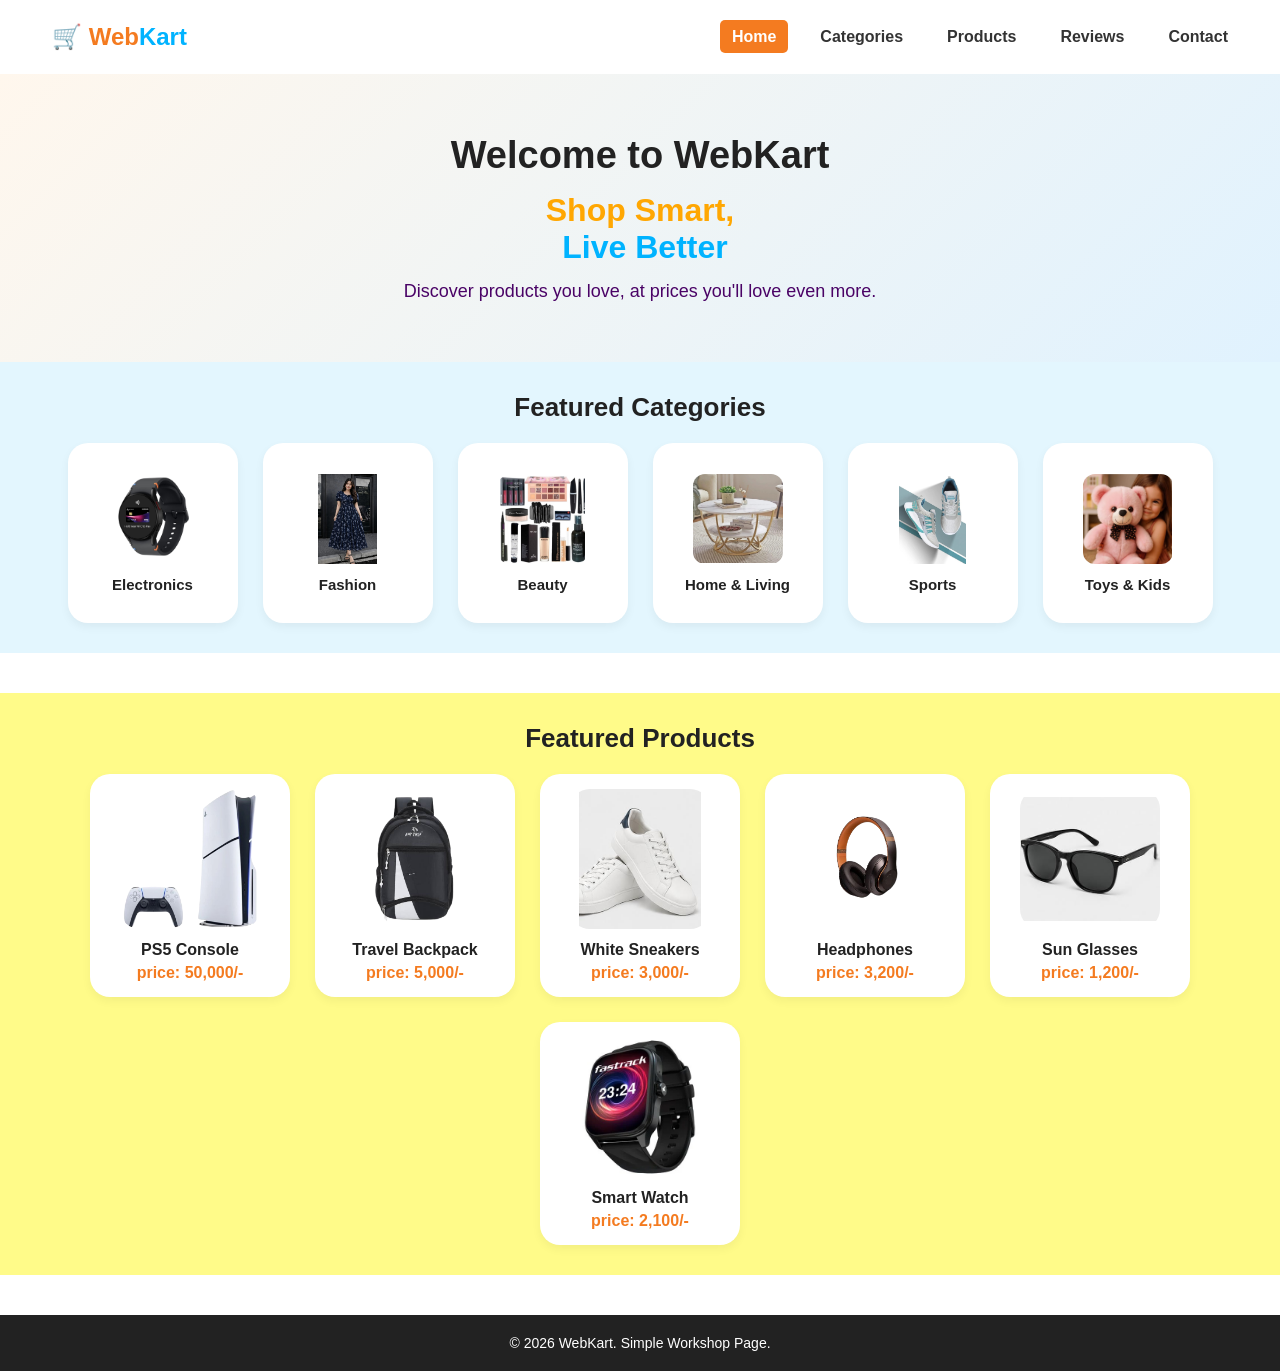
==== index.html @ af42b27d "changes added" ====
<!DOCTYPE html>
<html lang="en">

<head>
    <meta charset="UTF-8">
    <meta name="viewport" content="width=device-width, initial-scale=1.0">
    <title>WebKart - Home</title>
    <style>
        /* 1. Basic Page Reset */
        * {
            margin: 0;
            padding: 0;
            box-sizing: border-box;
        }

        body {
            font-family: Arial, Helvetica, sans-serif;
            background-color: #ffffff;
            color: #222222;
        }

        /* 2. Navigation Bar */
        .navbar {
            display: flex;
            justify-content: space-between;
            align-items: center;
            background-color: #ffffff;
            padding: 15px 40px;
            box-shadow: 0 2px 8px rgba(0, 0, 0, 0.1);
        }

        .navbar .logo {
            font-size: 24px;
            font-weight: bold;
            color: #f47b20;
            text-decoration: none;
        }

        .navbar .logo span {
            color: #00b3ff;
        }

        .navbar ul {
            display: flex;
            list-style: none;
            gap: 20px;
        }

        .navbar a {
            text-decoration: none;
            color: #333333;
            font-weight: bold;
            padding: 8px 12px;
            border-radius: 5px;
            transition: 0.3s;
        }

        .navbar a:hover,
        .navbar a.active {
            background-color: #f47b20;
            color: #ffffff;
        }

        /* 3. Hero Section */
        .Home {
            display: flex;
            flex-direction: column;
        }

        .hero {
            display: flex;
            flex-direction: column;
            justify-content: center;
            align-items: center;
            text-align: center;
            gap: 15px;
            padding: 60px 20px;
            background: linear-gradient(135deg, #fff7ed 0%, #e0f2fe 100%);
        }

        .hero h1 {
            font-size: 38px;
            margin: 0;
        }

        .hero h2 {
            margin: 0;
            color: rgb(255, 167, 2);
            font-size: 32px;
        }

        .hero h2 span {
            color: rgb(0, 179, 255);
        }

        .hero p {
            padding: 0;
            margin: 0;
            color: rgb(74, 3, 102);
            font-size: 18px;
        }

        /* 4. Featured Categories Section */
        .cat {
            display: flex;
            flex-direction: column;
            gap: 20px;
            background-color: rgb(227, 246, 254);
            padding: 30px 20px;
            margin-bottom: 40px;
        }

        .cat h2 {
            text-align: center;
            font-size: 26px;
        }

        .cat-cards {
            display: flex;
            flex-direction: row;
            flex-wrap: wrap;
            justify-content: center;
            gap: 25px;
        }

        .cat-card {
            width: 170px;
            height: 180px;
            background-color: #ffffff;
            border-radius: 20px;
            display: flex;
            flex-direction: column;
            text-align: center;
            justify-content: center;
            align-items: center;
            gap: 12px;
            padding: 10px;
            text-decoration: none;
            color: #222;
            box-shadow: 0 4px 10px rgba(0, 0, 0, 0.05);
            transition: transform 0.3s ease;
        }

        .cat-card:hover {
            transform: scale(1.08);
        }

        .cat-card img {
            width: 90px;
            height: 90px;
            object-fit: contain;
            border-radius: 12px;
        }

        .cat-card h4 {
            margin: 0;
            font-size: 15px;
        }

        /* 5. Featured Products Section */
        .deals {
            display: flex;
            flex-direction: column;
            gap: 20px;
            background-color: rgb(255, 251, 137);
            padding: 30px 20px;
            margin-bottom: 40px;
        }

        .deals h2 {
            text-align: center;
            font-size: 26px;
        }

        .deals-cards {
            display: flex;
            flex-direction: row;
            flex-wrap: wrap;
            justify-content: center;
            gap: 25px;
        }

        .deals-card {
            width: 200px;
            background-color: #ffffff;
            border-radius: 20px;
            display: flex;
            flex-direction: column;
            justify-content: space-between;
            align-items: center;
            padding: 15px;
            text-align: center;
            gap: 12px;
            box-shadow: 0 4px 10px rgba(0, 0, 0, 0.05);
            transition: transform 0.3s ease;
        }

        .deals-card:hover {
            transform: scale(1.08);
        }

        .deals-card img {
            width: 140px;
            height: 140px;
            object-fit: contain;
            border-radius: 20px;
        }

        .deals-card h4 {
            margin: 0;
            font-size: 16px;
        }

        .deals-card p {
            margin: 5px 0 0 0;
            font-weight: bold;
            color: #f47b20;
        }

        /* 6. Simple Footer */
        footer {
            text-align: center;
            padding: 20px;
            background-color: #222222;
            color: #ffffff;
            font-size: 14px;
        }
    </style>
</head>

<body>

    <!-- Simple Navigation Bar Linking to Related Pages -->
    <header class="navbar">
        <a href="index.html" class="logo">🛒 Web<span>Kart</span></a>
        <ul>
            <li><a href="index.html" class="active">Home</a></li>
            <li><a href="categories.html">Categories</a></li>
            <li><a href="products.html">Products</a></li>
            <li><a href="review.html">Reviews</a></li>
            <li><a href="contact.html">Contact</a></li>
        </ul>
    </header>

    <!-- Main Container -->
    <div class="Home">

        <!-- Hero Section -->
        <div class="hero">
            <h1>Welcome to WebKart</h1>
            <h2>Shop Smart, <br><span style="padding-left: 10px;">Live Better</span></h2>
            <p>Discover products you love, at prices you'll love even more.</p>
        </div>

        <!-- Featured Categories -->
        <div class="cat">
            <h2>Featured Categories</h2>
            <div class="cat-cards">
                <a href="categories.html" class="cat-card">
                    <img src="./images/electronics.png" alt="Electronics">
                    <h4>Electronics</h4>
                </a>
                <a href="categories.html" class="cat-card">
                    <img src="./images/Fashion.jpeg" alt="Fashion">
                    <h4>Fashion</h4>
                </a>
                <a href="categories.html" class="cat-card">
                    <img src="./images/Beauty.jpeg" alt="Beauty">
                    <h4>Beauty</h4>
                </a>
                <a href="categories.html" class="cat-card">
                    <img src="./images/Furniture.jpeg" alt="Home & Living">
                    <h4>Home & Living</h4>
                </a>
                <a href="categories.html" class="cat-card">
                    <img src="./images/Sports.jpeg" alt="Sports">
                    <h4>Sports</h4>
                </a>
                <a href="categories.html" class="cat-card">
                    <img src="./images/Toys.jpeg" alt="Toys & Kids">
                    <h4>Toys & Kids</h4>
                </a>
            </div>
        </div>

        <!-- Featured Products -->
        <div class="deals">
            <h2>Featured Products</h2>
            <div class="deals-cards">
                <div class="deals-card">
                    <img src="./images/ps5.png" alt="PS5">
                    <div>
                        <h4>PS5 Console</h4>
                        <p>price: 50,000/-</p>
                    </div>
                </div>
                <div class="deals-card">
                    <img src="./images/bag.png" alt="Travel Backpack">
                    <div>
                        <h4>Travel Backpack</h4>
                        <p>price: 5,000/-</p>
                    </div>
                </div>
                <div class="deals-card">
                    <img src="./images/shoes.jpg" alt="White Sneakers">
                    <div>
                        <h4>White Sneakers</h4>
                        <p>price: 3,000/-</p>
                    </div>
                </div>
                <div class="deals-card">
                    <img src="./images/headphones.png" alt="Headphones">
                    <div>
                        <h4>Headphones</h4>
                        <p>price: 3,200/-</p>
                    </div>
                </div>
                <div class="deals-card">
                    <img src="./images/sunglasses.jpeg" alt="Sun Glasses">
                    <div>
                        <h4>Sun Glasses</h4>
                        <p>price: 1,200/-</p>
                    </div>
                </div>
                <div class="deals-card">
                    <img src="./images/watch.jpg" alt="Watch">
                    <div>
                        <h4>Smart Watch</h4>
                        <p>price: 2,100/-</p>
                    </div>
                </div>
            </div>
        </div>

    </div>

    <!-- Simple Footer -->
    <footer>
        <p>&copy; 2026 WebKart. Simple Workshop Page.</p>
    </footer>

</body>

</html>
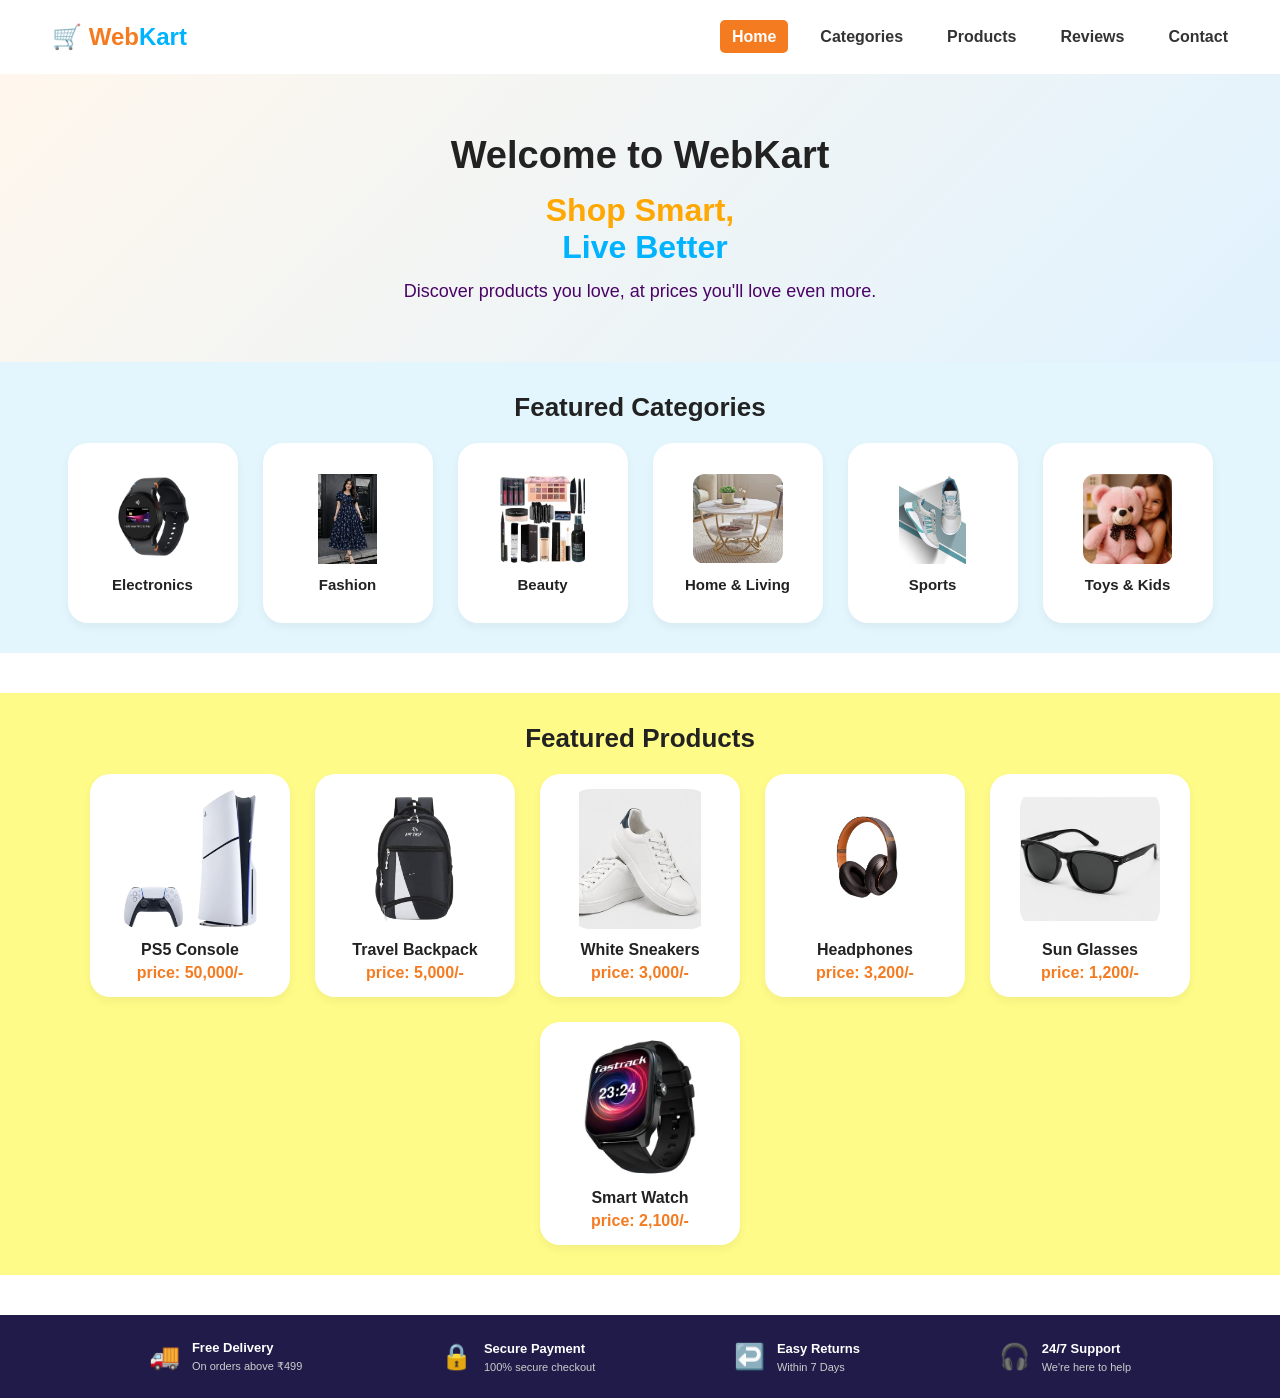
==== commit 21fb053e: "footer Modified" ====
--- a/index.html
+++ b/index.html
@@ -1,344 +1,392 @@
-<!DOCTYPE html>
+<!doctype html>
 <html lang="en">
-
-<head>
-    <meta charset="UTF-8">
-    <meta name="viewport" content="width=device-width, initial-scale=1.0">
+  <head>
+    <meta charset="UTF-8" />
+    <meta name="viewport" content="width=device-width, initial-scale=1.0" />
     <title>WebKart - Home</title>
     <style>
-        /* 1. Basic Page Reset */
-        * {
-            margin: 0;
-            padding: 0;
-            box-sizing: border-box;
-        }
-
-        body {
-            font-family: Arial, Helvetica, sans-serif;
-            background-color: #ffffff;
-            color: #222222;
-        }
-
-        /* 2. Navigation Bar */
-        .navbar {
-            display: flex;
-            justify-content: space-between;
-            align-items: center;
-            background-color: #ffffff;
-            padding: 15px 40px;
-            box-shadow: 0 2px 8px rgba(0, 0, 0, 0.1);
-        }
-
-        .navbar .logo {
-            font-size: 24px;
-            font-weight: bold;
-            color: #f47b20;
-            text-decoration: none;
-        }
-
-        .navbar .logo span {
-            color: #00b3ff;
-        }
-
-        .navbar ul {
-            display: flex;
-            list-style: none;
-            gap: 20px;
-        }
-
-        .navbar a {
-            text-decoration: none;
-            color: #333333;
-            font-weight: bold;
-            padding: 8px 12px;
-            border-radius: 5px;
-            transition: 0.3s;
-        }
-
-        .navbar a:hover,
-        .navbar a.active {
-            background-color: #f47b20;
-            color: #ffffff;
-        }
-
-        /* 3. Hero Section */
-        .Home {
-            display: flex;
-            flex-direction: column;
-        }
-
-        .hero {
-            display: flex;
-            flex-direction: column;
-            justify-content: center;
-            align-items: center;
-            text-align: center;
-            gap: 15px;
-            padding: 60px 20px;
-            background: linear-gradient(135deg, #fff7ed 0%, #e0f2fe 100%);
-        }
-
-        .hero h1 {
-            font-size: 38px;
-            margin: 0;
-        }
-
-        .hero h2 {
-            margin: 0;
-            color: rgb(255, 167, 2);
-            font-size: 32px;
-        }
-
-        .hero h2 span {
-            color: rgb(0, 179, 255);
-        }
-
-        .hero p {
-            padding: 0;
-            margin: 0;
-            color: rgb(74, 3, 102);
-            font-size: 18px;
-        }
-
-        /* 4. Featured Categories Section */
-        .cat {
-            display: flex;
-            flex-direction: column;
-            gap: 20px;
-            background-color: rgb(227, 246, 254);
-            padding: 30px 20px;
-            margin-bottom: 40px;
-        }
-
-        .cat h2 {
-            text-align: center;
-            font-size: 26px;
-        }
-
-        .cat-cards {
-            display: flex;
-            flex-direction: row;
-            flex-wrap: wrap;
-            justify-content: center;
-            gap: 25px;
-        }
-
-        .cat-card {
-            width: 170px;
-            height: 180px;
-            background-color: #ffffff;
-            border-radius: 20px;
-            display: flex;
-            flex-direction: column;
-            text-align: center;
-            justify-content: center;
-            align-items: center;
-            gap: 12px;
-            padding: 10px;
-            text-decoration: none;
-            color: #222;
-            box-shadow: 0 4px 10px rgba(0, 0, 0, 0.05);
-            transition: transform 0.3s ease;
-        }
-
-        .cat-card:hover {
-            transform: scale(1.08);
-        }
-
-        .cat-card img {
-            width: 90px;
-            height: 90px;
-            object-fit: contain;
-            border-radius: 12px;
-        }
-
-        .cat-card h4 {
-            margin: 0;
-            font-size: 15px;
-        }
-
-        /* 5. Featured Products Section */
-        .deals {
-            display: flex;
-            flex-direction: column;
-            gap: 20px;
-            background-color: rgb(255, 251, 137);
-            padding: 30px 20px;
-            margin-bottom: 40px;
-        }
-
-        .deals h2 {
-            text-align: center;
-            font-size: 26px;
-        }
-
-        .deals-cards {
-            display: flex;
-            flex-direction: row;
-            flex-wrap: wrap;
-            justify-content: center;
-            gap: 25px;
-        }
-
-        .deals-card {
-            width: 200px;
-            background-color: #ffffff;
-            border-radius: 20px;
-            display: flex;
-            flex-direction: column;
-            justify-content: space-between;
-            align-items: center;
-            padding: 15px;
-            text-align: center;
-            gap: 12px;
-            box-shadow: 0 4px 10px rgba(0, 0, 0, 0.05);
-            transition: transform 0.3s ease;
-        }
-
-        .deals-card:hover {
-            transform: scale(1.08);
-        }
-
-        .deals-card img {
-            width: 140px;
-            height: 140px;
-            object-fit: contain;
-            border-radius: 20px;
-        }
-
-        .deals-card h4 {
-            margin: 0;
-            font-size: 16px;
-        }
-
-        .deals-card p {
-            margin: 5px 0 0 0;
-            font-weight: bold;
-            color: #f47b20;
-        }
-
-        /* 6. Simple Footer */
-        footer {
-            text-align: center;
-            padding: 20px;
-            background-color: #222222;
-            color: #ffffff;
-            font-size: 14px;
-        }
+      /* 1. Basic Page Reset */
+      * {
+        margin: 0;
+        padding: 0;
+        box-sizing: border-box;
+      }
+
+      body {
+        font-family: Arial, Helvetica, sans-serif;
+        background-color: #ffffff;
+        color: #222222;
+      }
+
+      /* 2. Navigation Bar */
+      .navbar {
+        display: flex;
+        justify-content: space-between;
+        align-items: center;
+        background-color: #ffffff;
+        padding: 15px 40px;
+        box-shadow: 0 2px 8px rgba(0, 0, 0, 0.1);
+      }
+
+      .navbar .logo {
+        font-size: 24px;
+        font-weight: bold;
+        color: #f47b20;
+        text-decoration: none;
+      }
+
+      .navbar .logo span {
+        color: #00b3ff;
+      }
+
+      .navbar ul {
+        display: flex;
+        list-style: none;
+        gap: 20px;
+      }
+
+      .navbar a {
+        text-decoration: none;
+        color: #333333;
+        font-weight: bold;
+        padding: 8px 12px;
+        border-radius: 5px;
+        transition: 0.3s;
+      }
+
+      .navbar a:hover,
+      .navbar a.active {
+        background-color: #f47b20;
+        color: #ffffff;
+      }
+
+      /* 3. Hero Section */
+      .Home {
+        display: flex;
+        flex-direction: column;
+      }
+
+      .hero {
+        display: flex;
+        flex-direction: column;
+        justify-content: center;
+        align-items: center;
+        text-align: center;
+        gap: 15px;
+        padding: 60px 20px;
+        background: linear-gradient(135deg, #fff7ed 0%, #e0f2fe 100%);
+      }
+
+      .hero h1 {
+        font-size: 38px;
+        margin: 0;
+      }
+
+      .hero h2 {
+        margin: 0;
+        color: rgb(255, 167, 2);
+        font-size: 32px;
+      }
+
+      .hero h2 span {
+        color: rgb(0, 179, 255);
+      }
+
+      .hero p {
+        padding: 0;
+        margin: 0;
+        color: rgb(74, 3, 102);
+        font-size: 18px;
+      }
+
+      /* 4. Featured Categories Section */
+      .cat {
+        display: flex;
+        flex-direction: column;
+        gap: 20px;
+        background-color: rgb(227, 246, 254);
+        padding: 30px 20px;
+        margin-bottom: 40px;
+      }
+
+      .cat h2 {
+        text-align: center;
+        font-size: 26px;
+      }
+
+      .cat-cards {
+        display: flex;
+        flex-direction: row;
+        flex-wrap: wrap;
+        justify-content: center;
+        gap: 25px;
+      }
+
+      .cat-card {
+        width: 170px;
+        height: 180px;
+        background-color: #ffffff;
+        border-radius: 20px;
+        display: flex;
+        flex-direction: column;
+        text-align: center;
+        justify-content: center;
+        align-items: center;
+        gap: 12px;
+        padding: 10px;
+        text-decoration: none;
+        color: #222;
+        box-shadow: 0 4px 10px rgba(0, 0, 0, 0.05);
+        transition: transform 0.3s ease;
+      }
+
+      .cat-card:hover {
+        transform: scale(1.08);
+      }
+
+      .cat-card img {
+        width: 90px;
+        height: 90px;
+        object-fit: contain;
+        border-radius: 12px;
+      }
+
+      .cat-card h4 {
+        margin: 0;
+        font-size: 15px;
+      }
+
+      /* 5. Featured Products Section */
+      .deals {
+        display: flex;
+        flex-direction: column;
+        gap: 20px;
+        background-color: rgb(255, 251, 137);
+        padding: 30px 20px;
+        margin-bottom: 40px;
+      }
+
+      .deals h2 {
+        text-align: center;
+        font-size: 26px;
+      }
+
+      .deals-cards {
+        display: flex;
+        flex-direction: row;
+        flex-wrap: wrap;
+        justify-content: center;
+        gap: 25px;
+      }
+
+      .deals-card {
+        width: 200px;
+        background-color: #ffffff;
+        border-radius: 20px;
+        display: flex;
+        flex-direction: column;
+        justify-content: space-between;
+        align-items: center;
+        padding: 15px;
+        text-align: center;
+        gap: 12px;
+        box-shadow: 0 4px 10px rgba(0, 0, 0, 0.05);
+        transition: transform 0.3s ease;
+      }
+
+      .deals-card:hover {
+        transform: scale(1.08);
+      }
+
+      .deals-card img {
+        width: 140px;
+        height: 140px;
+        object-fit: contain;
+        border-radius: 20px;
+      }
+
+      .deals-card h4 {
+        margin: 0;
+        font-size: 16px;
+      }
+
+      .deals-card p {
+        margin: 5px 0 0 0;
+        font-weight: bold;
+        color: #f47b20;
+      }
+
+      /* 6. Simple Footer */
+      footer {
+        background-color: #211b4a;
+        color: white;
+        display: flex;
+        justify-content: space-around;
+        padding: 25px 7%;
+        flex-wrap: wrap;
+        gap: 20px;
+      }
+
+      .feature {
+        display: flex;
+        align-items: center;
+        gap: 12px;
+      }
+
+      .feature-icon {
+        font-size: 25px;
+      }
+
+      .feature h3 {
+        font-size: 13px;
+        margin-bottom: 5px;
+      }
+
+      .feature p {
+        font-size: 11px;
+        color: #ccc;
+      }
     </style>
-</head>
-
-<body>
-
+  </head>
+
+  <body>
     <!-- Simple Navigation Bar Linking to Related Pages -->
     <header class="navbar">
-        <a href="index.html" class="logo">🛒 Web<span>Kart</span></a>
-        <ul>
-            <li><a href="index.html" class="active">Home</a></li>
-            <li><a href="categories.html">Categories</a></li>
-            <li><a href="products.html">Products</a></li>
-            <li><a href="review.html">Reviews</a></li>
-            <li><a href="contact.html">Contact</a></li>
-        </ul>
+      <a href="index.html" class="logo">🛒 Web<span>Kart</span></a>
+      <ul>
+        <li><a href="index.html" class="active">Home</a></li>
+        <li><a href="categories.html">Categories</a></li>
+        <li><a href="products.html">Products</a></li>
+        <li><a href="review.html">Reviews</a></li>
+        <li><a href="contact.html">Contact</a></li>
+      </ul>
     </header>
 
     <!-- Main Container -->
     <div class="Home">
-
-        <!-- Hero Section -->
-        <div class="hero">
-            <h1>Welcome to WebKart</h1>
-            <h2>Shop Smart, <br><span style="padding-left: 10px;">Live Better</span></h2>
-            <p>Discover products you love, at prices you'll love even more.</p>
-        </div>
-
-        <!-- Featured Categories -->
-        <div class="cat">
-            <h2>Featured Categories</h2>
-            <div class="cat-cards">
-                <a href="categories.html" class="cat-card">
-                    <img src="./images/electronics.png" alt="Electronics">
-                    <h4>Electronics</h4>
-                </a>
-                <a href="categories.html" class="cat-card">
-                    <img src="./images/Fashion.jpeg" alt="Fashion">
-                    <h4>Fashion</h4>
-                </a>
-                <a href="categories.html" class="cat-card">
-                    <img src="./images/Beauty.jpeg" alt="Beauty">
-                    <h4>Beauty</h4>
-                </a>
-                <a href="categories.html" class="cat-card">
-                    <img src="./images/Furniture.jpeg" alt="Home & Living">
-                    <h4>Home & Living</h4>
-                </a>
-                <a href="categories.html" class="cat-card">
-                    <img src="./images/Sports.jpeg" alt="Sports">
-                    <h4>Sports</h4>
-                </a>
-                <a href="categories.html" class="cat-card">
-                    <img src="./images/Toys.jpeg" alt="Toys & Kids">
-                    <h4>Toys & Kids</h4>
-                </a>
-            </div>
-        </div>
-
-        <!-- Featured Products -->
-        <div class="deals">
-            <h2>Featured Products</h2>
-            <div class="deals-cards">
-                <div class="deals-card">
-                    <img src="./images/ps5.png" alt="PS5">
-                    <div>
-                        <h4>PS5 Console</h4>
-                        <p>price: 50,000/-</p>
-                    </div>
-                </div>
-                <div class="deals-card">
-                    <img src="./images/bag.png" alt="Travel Backpack">
-                    <div>
-                        <h4>Travel Backpack</h4>
-                        <p>price: 5,000/-</p>
-                    </div>
-                </div>
-                <div class="deals-card">
-                    <img src="./images/shoes.jpg" alt="White Sneakers">
-                    <div>
-                        <h4>White Sneakers</h4>
-                        <p>price: 3,000/-</p>
-                    </div>
-                </div>
-                <div class="deals-card">
-                    <img src="./images/headphones.png" alt="Headphones">
-                    <div>
-                        <h4>Headphones</h4>
-                        <p>price: 3,200/-</p>
-                    </div>
-                </div>
-                <div class="deals-card">
-                    <img src="./images/sunglasses.jpeg" alt="Sun Glasses">
-                    <div>
-                        <h4>Sun Glasses</h4>
-                        <p>price: 1,200/-</p>
-                    </div>
-                </div>
-                <div class="deals-card">
-                    <img src="./images/watch.jpg" alt="Watch">
-                    <div>
-                        <h4>Smart Watch</h4>
-                        <p>price: 2,100/-</p>
-                    </div>
-                </div>
-            </div>
-        </div>
-
+      <!-- Hero Section -->
+      <div class="hero">
+        <h1>Welcome to WebKart</h1>
+        <h2>
+          Shop Smart, <br /><span style="padding-left: 10px">Live Better</span>
+        </h2>
+        <p>Discover products you love, at prices you'll love even more.</p>
+      </div>
+
+      <!-- Featured Categories -->
+      <div class="cat">
+        <h2>Featured Categories</h2>
+        <div class="cat-cards">
+          <a href="categories.html" class="cat-card">
+            <img src="./images/electronics.png" alt="Electronics" />
+            <h4>Electronics</h4>
+          </a>
+          <a href="categories.html" class="cat-card">
+            <img src="./images/Fashion.jpeg" alt="Fashion" />
+            <h4>Fashion</h4>
+          </a>
+          <a href="categories.html" class="cat-card">
+            <img src="./images/Beauty.jpeg" alt="Beauty" />
+            <h4>Beauty</h4>
+          </a>
+          <a href="categories.html" class="cat-card">
+            <img src="./images/Furniture.jpeg" alt="Home & Living" />
+            <h4>Home & Living</h4>
+          </a>
+          <a href="categories.html" class="cat-card">
+            <img src="./images/Sports.jpeg" alt="Sports" />
+            <h4>Sports</h4>
+          </a>
+          <a href="categories.html" class="cat-card">
+            <img src="./images/Toys.jpeg" alt="Toys & Kids" />
+            <h4>Toys & Kids</h4>
+          </a>
+        </div>
+      </div>
+
+      <!-- Featured Products -->
+      <div class="deals">
+        <h2>Featured Products</h2>
+        <div class="deals-cards">
+          <div class="deals-card">
+            <img src="./images/ps5.png" alt="PS5" />
+            <div>
+              <h4>PS5 Console</h4>
+              <p>price: 50,000/-</p>
+            </div>
+          </div>
+          <div class="deals-card">
+            <img src="./images/bag.png" alt="Travel Backpack" />
+            <div>
+              <h4>Travel Backpack</h4>
+              <p>price: 5,000/-</p>
+            </div>
+          </div>
+          <div class="deals-card">
+            <img src="./images/shoes.jpg" alt="White Sneakers" />
+            <div>
+              <h4>White Sneakers</h4>
+              <p>price: 3,000/-</p>
+            </div>
+          </div>
+          <div class="deals-card">
+            <img src="./images/headphones.png" alt="Headphones" />
+            <div>
+              <h4>Headphones</h4>
+              <p>price: 3,200/-</p>
+            </div>
+          </div>
+          <div class="deals-card">
+            <img src="./images/sunglasses.jpeg" alt="Sun Glasses" />
+            <div>
+              <h4>Sun Glasses</h4>
+              <p>price: 1,200/-</p>
+            </div>
+          </div>
+          <div class="deals-card">
+            <img src="./images/watch.jpg" alt="Watch" />
+            <div>
+              <h4>Smart Watch</h4>
+              <p>price: 2,100/-</p>
+            </div>
+          </div>
+        </div>
+      </div>
     </div>
 
     <!-- Simple Footer -->
-    <footer>
-        <p>&copy; 2026 WebKart. Simple Workshop Page.</p>
+    <footer class="footer">
+      <div class="feature">
+        <div class="feature-icon">🚚</div>
+        <div>
+          <h3>Free Delivery</h3>
+          <p>On orders above ₹499</p>
+        </div>
+      </div>
+
+      <div class="feature">
+        <div class="feature-icon">🔒</div>
+        <div>
+          <h3>Secure Payment</h3>
+          <p>100% secure checkout</p>
+        </div>
+      </div>
+
+      <div class="feature">
+        <div class="feature-icon">↩️</div>
+        <div>
+          <h3>Easy Returns</h3>
+          <p>Within 7 Days</p>
+        </div>
+      </div>
+
+      <div class="feature">
+        <div class="feature-icon">🎧</div>
+        <div>
+          <h3>24/7 Support</h3>
+          <p>We're here to help</p>
+        </div>
+      </div>
     </footer>
-
-</body>
-
-</html>+  </body>
+</html>
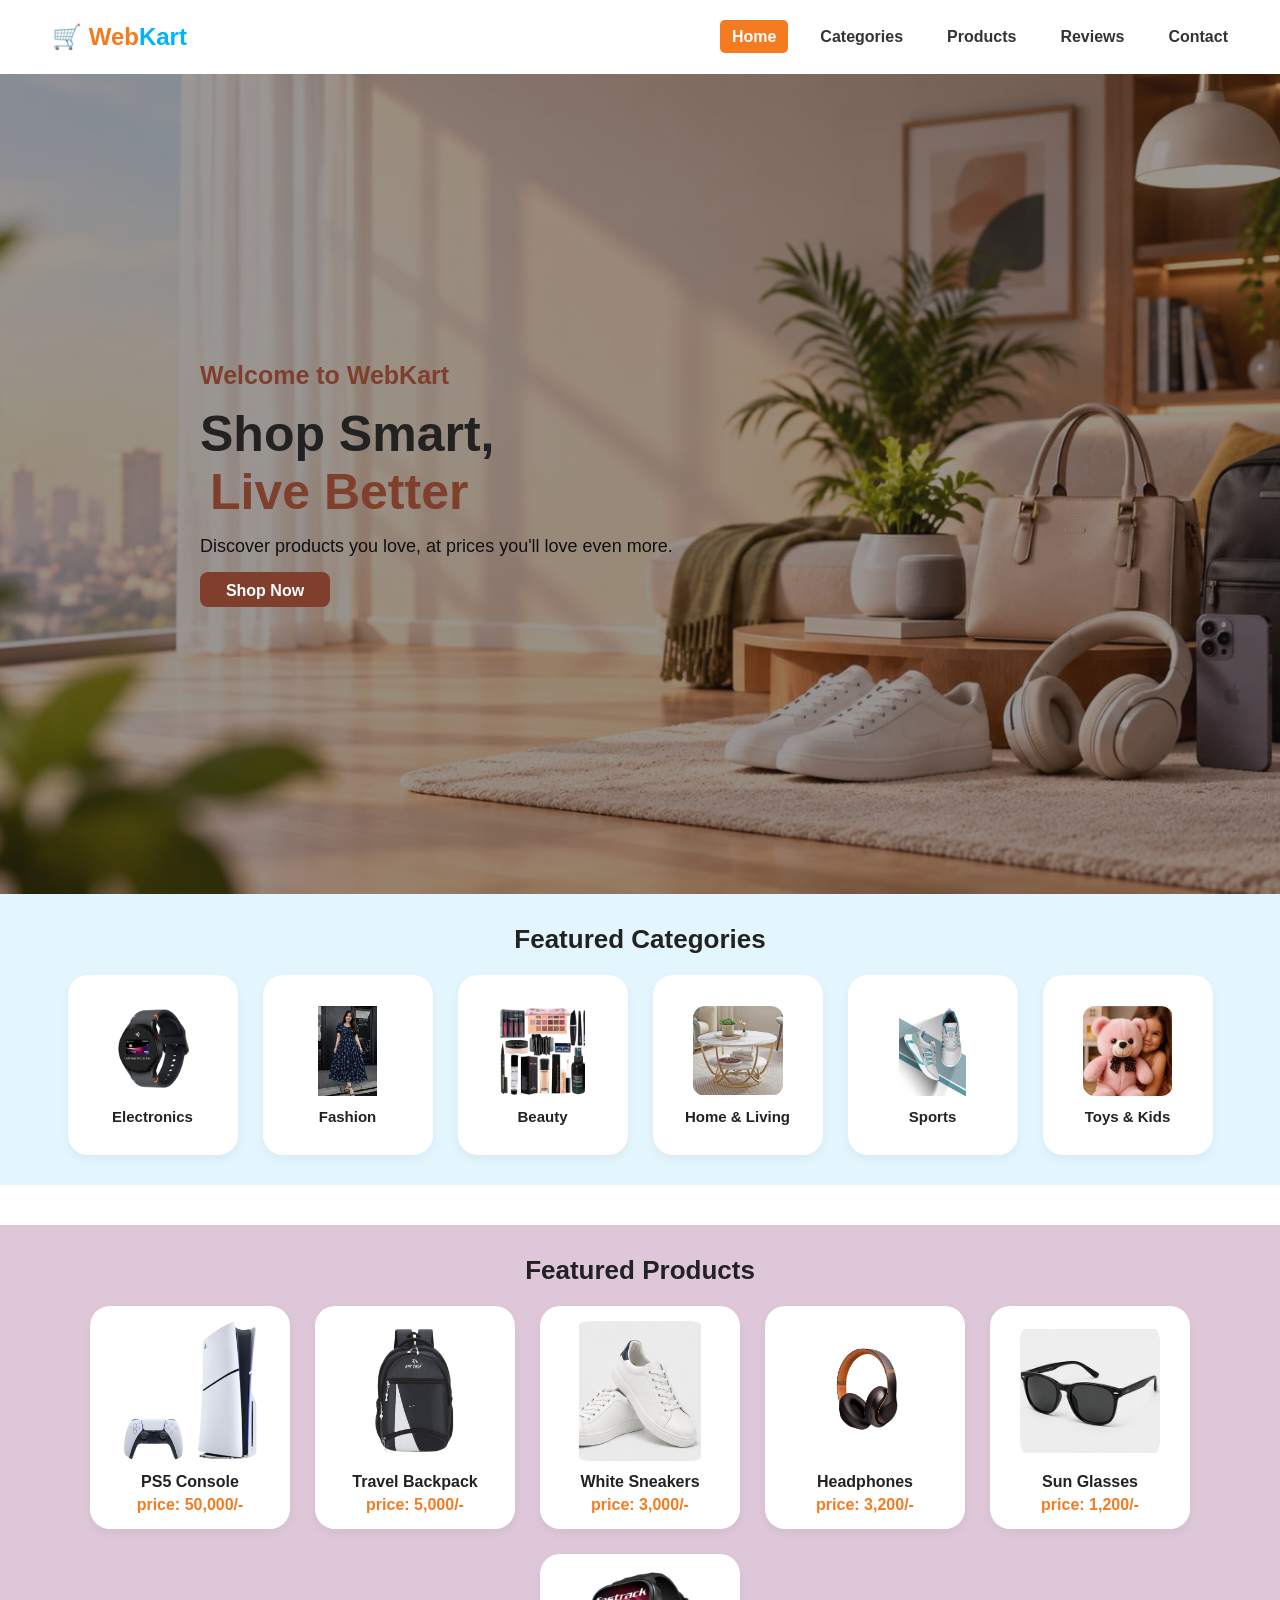
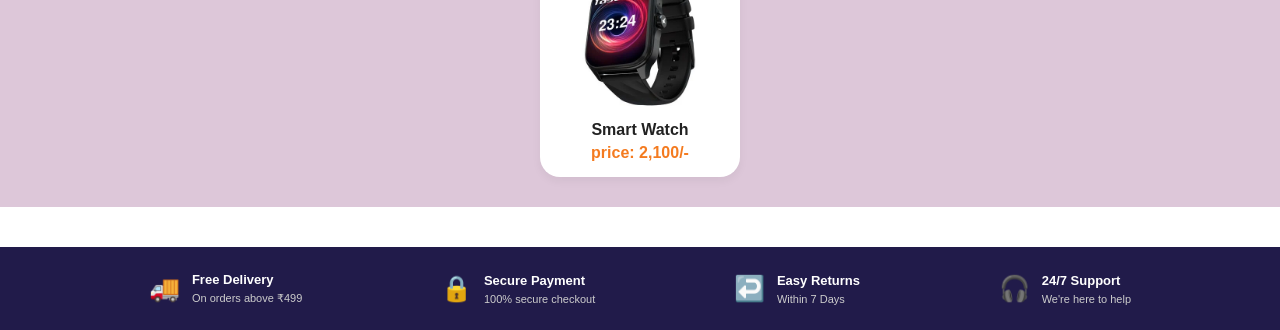
==== commit 567747da: "hero section  Modified" ====
--- a/index.html
+++ b/index.html
@@ -70,32 +70,67 @@
         display: flex;
         flex-direction: column;
         justify-content: center;
-        align-items: center;
+
+        gap: 15px;
+        padding: 0 200px;
+
+        width: 100%;
+        height: calc(100vh - 80px);
+        min-height: 600px;
+
+        background:
+          linear-gradient(rgba(32, 25, 25, 0.45), rgba(26, 18, 18, 0.45)),
+          url("images/bg.jpeg");
+
+        background-size: cover;
+        background-repeat: no-repeat;
+        background-position: center;
+      }
+
+      .button {
+        display: inline-block;
+        width: 130px;
+
+        padding: 10px;
+
+        background-color: rgb(128, 62, 44);
+        color: white;
+
+        text-decoration: none;
         text-align: center;
-        gap: 15px;
-        padding: 60px 20px;
-        background: linear-gradient(135deg, #fff7ed 0%, #e0f2fe 100%);
-      }
-
+
+        border-radius: 8px;
+        font-size: 16px;
+        font-weight: bold;
+
+        border: none;
+        cursor: pointer;
+        height: 35px;
+      }
+      .button a {
+        text-decoration: none;
+        color: white;
+      }
       .hero h1 {
-        font-size: 38px;
-        margin: 0;
+        font-size: 25px;
+        margin: 0;
+        color: rgb(128, 62, 44);
       }
 
       .hero h2 {
         margin: 0;
-        color: rgb(255, 167, 2);
-        font-size: 32px;
+
+        font-size: 50px;
       }
 
       .hero h2 span {
-        color: rgb(0, 179, 255);
+        color: rgb(128, 62, 44);
       }
 
       .hero p {
         padding: 0;
         margin: 0;
-        color: rgb(74, 3, 102);
+        color: rgb(16, 16, 16);
         font-size: 18px;
       }
 
@@ -161,7 +196,7 @@
         display: flex;
         flex-direction: column;
         gap: 20px;
-        background-color: rgb(255, 251, 137);
+        background-color: rgb(221, 199, 217);
         padding: 30px 20px;
         margin-bottom: 40px;
       }
@@ -268,9 +303,10 @@
       <div class="hero">
         <h1>Welcome to WebKart</h1>
         <h2>
-          Shop Smart, <br /><span style="padding-left: 10px">Live Better</span>
+          Shop Smart,<br /><span style="padding-left: 10px">Live Better</span>
         </h2>
         <p>Discover products you love, at prices you'll love even more.</p>
+        <div class="button"><a href="products.html"> Shop Now</a></div>
       </div>
 
       <!-- Featured Categories -->
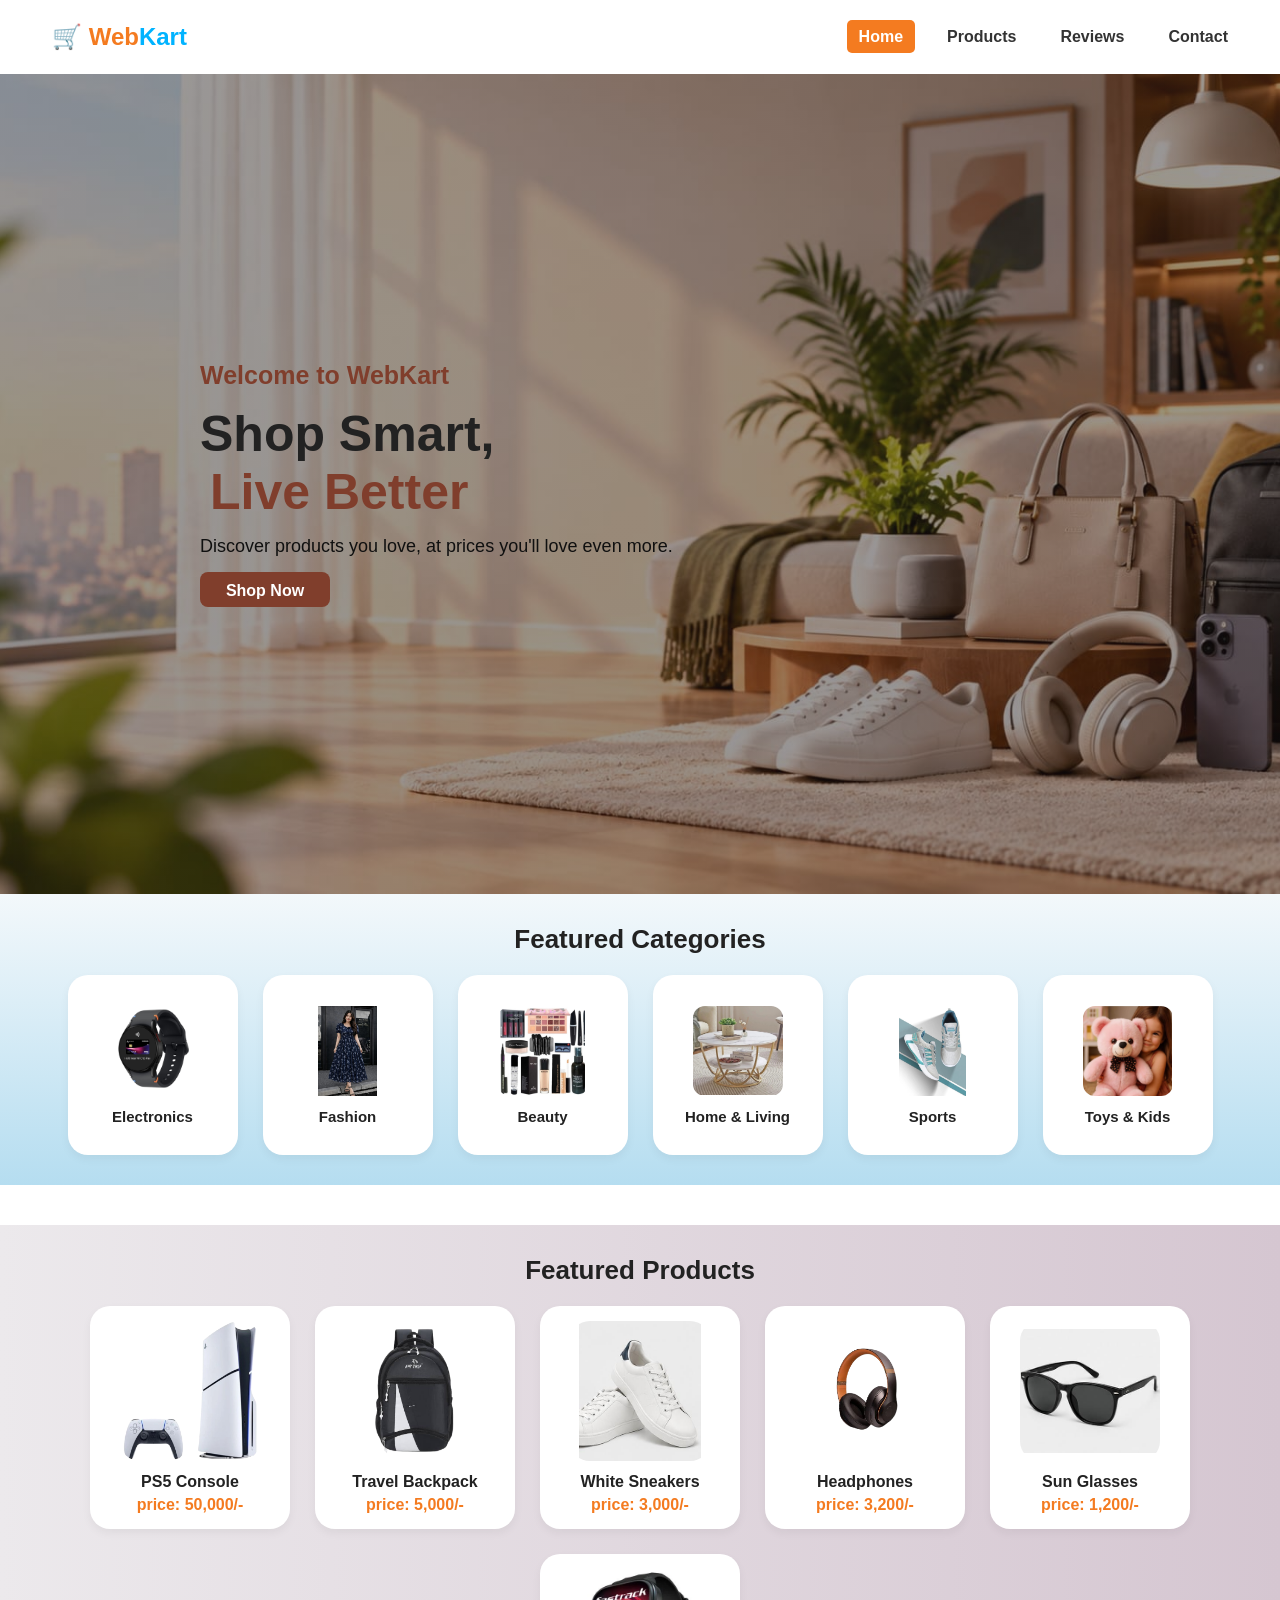
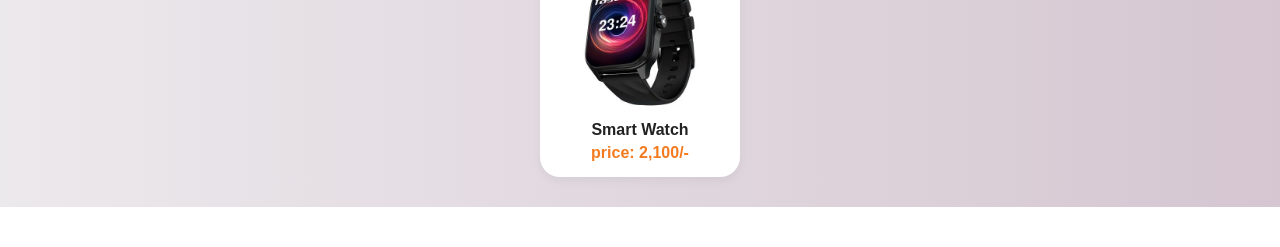
==== commit d5893bc3: "categories removed" ====
--- a/index.html
+++ b/index.html
@@ -1,428 +1,399 @@
 <!doctype html>
 <html lang="en">
-  <head>
-    <meta charset="UTF-8" />
-    <meta name="viewport" content="width=device-width, initial-scale=1.0" />
-    <title>WebKart - Home</title>
-    <style>
-      /* 1. Basic Page Reset */
-      * {
-        margin: 0;
-        padding: 0;
-        box-sizing: border-box;
-      }
-
-      body {
-        font-family: Arial, Helvetica, sans-serif;
-        background-color: #ffffff;
-        color: #222222;
-      }
-
-      /* 2. Navigation Bar */
-      .navbar {
-        display: flex;
-        justify-content: space-between;
-        align-items: center;
-        background-color: #ffffff;
-        padding: 15px 40px;
-        box-shadow: 0 2px 8px rgba(0, 0, 0, 0.1);
-      }
-
-      .navbar .logo {
-        font-size: 24px;
-        font-weight: bold;
-        color: #f47b20;
-        text-decoration: none;
-      }
-
-      .navbar .logo span {
-        color: #00b3ff;
-      }
-
-      .navbar ul {
-        display: flex;
-        list-style: none;
-        gap: 20px;
-      }
-
-      .navbar a {
-        text-decoration: none;
-        color: #333333;
-        font-weight: bold;
-        padding: 8px 12px;
-        border-radius: 5px;
-        transition: 0.3s;
-      }
-
-      .navbar a:hover,
-      .navbar a.active {
-        background-color: #f47b20;
-        color: #ffffff;
-      }
-
-      /* 3. Hero Section */
-      .Home {
-        display: flex;
-        flex-direction: column;
-      }
-
-      .hero {
-        display: flex;
-        flex-direction: column;
-        justify-content: center;
-
-        gap: 15px;
-        padding: 0 200px;
-
-        width: 100%;
-        height: calc(100vh - 80px);
-        min-height: 600px;
-
-        background:
-          linear-gradient(rgba(32, 25, 25, 0.45), rgba(26, 18, 18, 0.45)),
-          url("images/bg.jpeg");
-
-        background-size: cover;
-        background-repeat: no-repeat;
-        background-position: center;
-      }
-
-      .button {
-        display: inline-block;
-        width: 130px;
-
-        padding: 10px;
-
-        background-color: rgb(128, 62, 44);
-        color: white;
-
-        text-decoration: none;
-        text-align: center;
-
-        border-radius: 8px;
-        font-size: 16px;
-        font-weight: bold;
-
-        border: none;
-        cursor: pointer;
-        height: 35px;
-      }
-      .button a {
-        text-decoration: none;
-        color: white;
-      }
-      .hero h1 {
-        font-size: 25px;
-        margin: 0;
-        color: rgb(128, 62, 44);
-      }
-
-      .hero h2 {
-        margin: 0;
-
-        font-size: 50px;
-      }
-
-      .hero h2 span {
-        color: rgb(128, 62, 44);
-      }
-
-      .hero p {
-        padding: 0;
-        margin: 0;
-        color: rgb(16, 16, 16);
-        font-size: 18px;
-      }
-
-      /* 4. Featured Categories Section */
-      .cat {
-        display: flex;
-        flex-direction: column;
-        gap: 20px;
-        background-color: rgb(227, 246, 254);
-        padding: 30px 20px;
-        margin-bottom: 40px;
-      }
-
-      .cat h2 {
-        text-align: center;
-        font-size: 26px;
-      }
-
-      .cat-cards {
-        display: flex;
-        flex-direction: row;
-        flex-wrap: wrap;
-        justify-content: center;
-        gap: 25px;
-      }
-
-      .cat-card {
-        width: 170px;
-        height: 180px;
-        background-color: #ffffff;
-        border-radius: 20px;
-        display: flex;
-        flex-direction: column;
-        text-align: center;
-        justify-content: center;
-        align-items: center;
-        gap: 12px;
-        padding: 10px;
-        text-decoration: none;
-        color: #222;
-        box-shadow: 0 4px 10px rgba(0, 0, 0, 0.05);
-        transition: transform 0.3s ease;
-      }
-
-      .cat-card:hover {
-        transform: scale(1.08);
-      }
-
-      .cat-card img {
-        width: 90px;
-        height: 90px;
-        object-fit: contain;
-        border-radius: 12px;
-      }
-
-      .cat-card h4 {
-        margin: 0;
-        font-size: 15px;
-      }
-
-      /* 5. Featured Products Section */
-      .deals {
-        display: flex;
-        flex-direction: column;
-        gap: 20px;
-        background-color: rgb(221, 199, 217);
-        padding: 30px 20px;
-        margin-bottom: 40px;
-      }
-
-      .deals h2 {
-        text-align: center;
-        font-size: 26px;
-      }
-
-      .deals-cards {
-        display: flex;
-        flex-direction: row;
-        flex-wrap: wrap;
-        justify-content: center;
-        gap: 25px;
-      }
-
-      .deals-card {
-        width: 200px;
-        background-color: #ffffff;
-        border-radius: 20px;
-        display: flex;
-        flex-direction: column;
-        justify-content: space-between;
-        align-items: center;
-        padding: 15px;
-        text-align: center;
-        gap: 12px;
-        box-shadow: 0 4px 10px rgba(0, 0, 0, 0.05);
-        transition: transform 0.3s ease;
-      }
-
-      .deals-card:hover {
-        transform: scale(1.08);
-      }
-
-      .deals-card img {
-        width: 140px;
-        height: 140px;
-        object-fit: contain;
-        border-radius: 20px;
-      }
-
-      .deals-card h4 {
-        margin: 0;
-        font-size: 16px;
-      }
-
-      .deals-card p {
-        margin: 5px 0 0 0;
-        font-weight: bold;
-        color: #f47b20;
-      }
-
-      /* 6. Simple Footer */
-      footer {
-        background-color: #211b4a;
-        color: white;
-        display: flex;
-        justify-content: space-around;
-        padding: 25px 7%;
-        flex-wrap: wrap;
-        gap: 20px;
-      }
-
-      .feature {
-        display: flex;
-        align-items: center;
-        gap: 12px;
-      }
-
-      .feature-icon {
-        font-size: 25px;
-      }
-
-      .feature h3 {
-        font-size: 13px;
-        margin-bottom: 5px;
-      }
-
-      .feature p {
-        font-size: 11px;
-        color: #ccc;
-      }
-    </style>
-  </head>
-
-  <body>
-    <!-- Simple Navigation Bar Linking to Related Pages -->
-    <header class="navbar">
-      <a href="index.html" class="logo">🛒 Web<span>Kart</span></a>
-      <ul>
-        <li><a href="index.html" class="active">Home</a></li>
-        <li><a href="categories.html">Categories</a></li>
-        <li><a href="products.html">Products</a></li>
-        <li><a href="review.html">Reviews</a></li>
-        <li><a href="contact.html">Contact</a></li>
-      </ul>
-    </header>
-
-    <!-- Main Container -->
-    <div class="Home">
-      <!-- Hero Section -->
-      <div class="hero">
-        <h1>Welcome to WebKart</h1>
-        <h2>
-          Shop Smart,<br /><span style="padding-left: 10px">Live Better</span>
-        </h2>
-        <p>Discover products you love, at prices you'll love even more.</p>
-        <div class="button"><a href="products.html"> Shop Now</a></div>
-      </div>
-
-      <!-- Featured Categories -->
-      <div class="cat">
-        <h2>Featured Categories</h2>
-        <div class="cat-cards">
-          <a href="categories.html" class="cat-card">
-            <img src="./images/electronics.png" alt="Electronics" />
-            <h4>Electronics</h4>
-          </a>
-          <a href="categories.html" class="cat-card">
-            <img src="./images/Fashion.jpeg" alt="Fashion" />
-            <h4>Fashion</h4>
-          </a>
-          <a href="categories.html" class="cat-card">
-            <img src="./images/Beauty.jpeg" alt="Beauty" />
-            <h4>Beauty</h4>
-          </a>
-          <a href="categories.html" class="cat-card">
-            <img src="./images/Furniture.jpeg" alt="Home & Living" />
-            <h4>Home & Living</h4>
-          </a>
-          <a href="categories.html" class="cat-card">
-            <img src="./images/Sports.jpeg" alt="Sports" />
-            <h4>Sports</h4>
-          </a>
-          <a href="categories.html" class="cat-card">
-            <img src="./images/Toys.jpeg" alt="Toys & Kids" />
-            <h4>Toys & Kids</h4>
-          </a>
-        </div>
-      </div>
-
-      <!-- Featured Products -->
-      <div class="deals">
-        <h2>Featured Products</h2>
-        <div class="deals-cards">
-          <div class="deals-card">
-            <img src="./images/ps5.png" alt="PS5" />
-            <div>
-              <h4>PS5 Console</h4>
-              <p>price: 50,000/-</p>
-            </div>
-          </div>
-          <div class="deals-card">
-            <img src="./images/bag.png" alt="Travel Backpack" />
-            <div>
-              <h4>Travel Backpack</h4>
-              <p>price: 5,000/-</p>
-            </div>
-          </div>
-          <div class="deals-card">
-            <img src="./images/shoes.jpg" alt="White Sneakers" />
-            <div>
-              <h4>White Sneakers</h4>
-              <p>price: 3,000/-</p>
-            </div>
-          </div>
-          <div class="deals-card">
-            <img src="./images/headphones.png" alt="Headphones" />
-            <div>
-              <h4>Headphones</h4>
-              <p>price: 3,200/-</p>
-            </div>
-          </div>
-          <div class="deals-card">
-            <img src="./images/sunglasses.jpeg" alt="Sun Glasses" />
-            <div>
-              <h4>Sun Glasses</h4>
-              <p>price: 1,200/-</p>
-            </div>
-          </div>
-          <div class="deals-card">
-            <img src="./images/watch.jpg" alt="Watch" />
-            <div>
-              <h4>Smart Watch</h4>
-              <p>price: 2,100/-</p>
-            </div>
-          </div>
-        </div>
+
+<head>
+  <meta charset="UTF-8" />
+  <meta name="viewport" content="width=device-width, initial-scale=1.0" />
+  <title>WebKart - Home</title>
+  <style>
+    /* 1. Basic Page Reset */
+    * {
+      margin: 0;
+      padding: 0;
+      box-sizing: border-box;
+    }
+
+    body {
+      font-family: Arial, Helvetica, sans-serif;
+      background-color: #ffffff;
+      color: #222222;
+    }
+
+    /* 2. Navigation Bar */
+    .navbar {
+      display: flex;
+      justify-content: space-between;
+      align-items: center;
+      background-color: #ffffff;
+      padding: 15px 40px;
+      box-shadow: 0 2px 8px rgba(0, 0, 0, 0.1);
+    }
+
+    .navbar .logo {
+      font-size: 24px;
+      font-weight: bold;
+      color: #f47b20;
+      text-decoration: none;
+    }
+
+    .navbar .logo span {
+      color: #00b3ff;
+    }
+
+    .navbar ul {
+      display: flex;
+      list-style: none;
+      gap: 20px;
+    }
+
+    .navbar a {
+      text-decoration: none;
+      color: #333333;
+      font-weight: bold;
+      padding: 8px 12px;
+      border-radius: 5px;
+      transition: 0.3s;
+    }
+
+    .navbar a:hover,
+    .navbar a.active {
+      background-color: #f47b20;
+      color: #ffffff;
+    }
+
+    /* 3. Hero Section */
+    .Home {
+      display: flex;
+      flex-direction: column;
+    }
+
+    .hero {
+      display: flex;
+      flex-direction: column;
+      justify-content: center;
+
+      gap: 15px;
+      padding: 0 200px;
+
+      width: 100%;
+      height: calc(100vh - 80px);
+      min-height: 600px;
+
+      background:
+        linear-gradient(rgba(32, 25, 25, 0.45), rgba(26, 18, 18, 0.45)),
+        url("images/bg.jpeg");
+
+      background-size: cover;
+      background-repeat: no-repeat;
+      background-position: center;
+    }
+
+    .button {
+      display: inline-block;
+      width: 130px;
+
+      padding: 10px;
+
+      background-color: rgb(128, 62, 44);
+      color: white;
+
+      text-decoration: none;
+      text-align: center;
+
+      border-radius: 8px;
+      font-size: 16px;
+      font-weight: bold;
+
+      border: none;
+      cursor: pointer;
+      height: 35px;
+    }
+
+    .button a {
+      text-decoration: none;
+      color: white;
+    }
+
+    .hero h1 {
+      font-size: 25px;
+      margin: 0;
+      color: rgb(128, 62, 44);
+    }
+
+    .hero h2 {
+      margin: 0;
+
+      font-size: 50px;
+    }
+
+    .hero h2 span {
+      color: rgb(128, 62, 44);
+    }
+
+    .hero p {
+      padding: 0;
+      margin: 0;
+      color: rgb(16, 16, 16);
+      font-size: 18px;
+    }
+
+    /* 4. Featured Categories Section */
+    .cat {
+      display: flex;
+      flex-direction: column;
+      gap: 20px;
+
+      background: linear-gradient(to bottom, rgb(243, 248, 251), rgb(181, 221, 240));
+      padding: 30px 20px;
+      margin-bottom: 40px;
+    }
+
+    .cat h2 {
+      text-align: center;
+      font-size: 26px;
+    }
+
+    .cat-cards {
+      display: flex;
+      flex-direction: row;
+      flex-wrap: wrap;
+      justify-content: center;
+      gap: 25px;
+    }
+
+    .cat-card {
+      width: 170px;
+      height: 180px;
+      background-color: #ffffff;
+      border-radius: 20px;
+      display: flex;
+      flex-direction: column;
+      text-align: center;
+      justify-content: center;
+      align-items: center;
+      gap: 12px;
+      padding: 10px;
+      text-decoration: none;
+      color: #222;
+      box-shadow: 0 4px 10px rgba(0, 0, 0, 0.05);
+      transition: transform 0.3s ease;
+    }
+
+    .cat-card:hover {
+      transform: scale(1.08);
+    }
+
+    .cat-card img {
+      width: 90px;
+      height: 90px;
+      object-fit: contain;
+      border-radius: 12px;
+    }
+
+    .cat-card h4 {
+      margin: 0;
+      font-size: 15px;
+    }
+
+    /* 5. Featured Products Section */
+    .deals {
+      display: flex;
+      flex-direction: column;
+      gap: 20px;
+      background: linear-gradient(to right, rgb(236, 233, 236), rgb(213, 198, 209));
+      padding: 30px 20px;
+      margin-bottom: 40px;
+    }
+
+    .deals h2 {
+      text-align: center;
+      font-size: 26px;
+    }
+
+    .deals-cards {
+      display: flex;
+      flex-direction: row;
+      flex-wrap: wrap;
+      justify-content: center;
+      gap: 25px;
+    }
+
+    .deals-card {
+      width: 200px;
+      background-color: #ffffff;
+      border-radius: 20px;
+      display: flex;
+      flex-direction: column;
+      justify-content: space-between;
+      align-items: center;
+      padding: 15px;
+      text-align: center;
+      gap: 12px;
+      box-shadow: 0 4px 10px rgba(0, 0, 0, 0.05);
+      transition: transform 0.3s ease;
+    }
+
+    .deals-card:hover {
+      transform: scale(1.08);
+    }
+
+    .deals-card img {
+      width: 140px;
+      height: 140px;
+      object-fit: contain;
+      border-radius: 20px;
+    }
+
+    .deals-card h4 {
+      margin: 0;
+      font-size: 16px;
+    }
+
+    .deals-card p {
+      margin: 5px 0 0 0;
+      font-weight: bold;
+      color: #f47b20;
+    }
+
+    /* 6. Simple Footer */
+    footer {
+      background-color: #211b4a;
+      color: white;
+      display: flex;
+      justify-content: space-around;
+      padding: 25px 7%;
+      flex-wrap: wrap;
+      gap: 20px;
+    }
+
+    .feature {
+      display: flex;
+      align-items: center;
+      gap: 12px;
+    }
+
+    .feature-icon {
+      font-size: 25px;
+    }
+
+    .feature h3 {
+      font-size: 13px;
+      margin-bottom: 5px;
+    }
+
+    .feature p {
+      font-size: 11px;
+      color: #ccc;
+    }
+  </style>
+</head>
+
+<body>
+  <!-- Simple Navigation Bar Linking to Related Pages -->
+  <header class="navbar">
+    <a href="index.html" class="logo">🛒 Web<span>Kart</span></a>
+    <ul>
+      <li><a href="index.html" class="active">Home</a></li>
+      <li><a href="products.html">Products</a></li>
+      <li><a href="review.html">Reviews</a></li>
+      <li><a href="contact.html">Contact</a></li>
+    </ul>
+  </header>
+
+  <!-- Main Container -->
+  <div class="Home">
+    <!-- Hero Section -->
+    <div class="hero">
+      <h1>Welcome to WebKart</h1>
+      <h2>
+        Shop Smart,<br /><span style="padding-left: 10px">Live Better</span>
+      </h2>
+      <p>Discover products you love, at prices you'll love even more.</p>
+      <div class="button"><a href="products.html"> Shop Now</a></div>
+    </div>
+
+    <!-- Featured Categories -->
+    <div class="cat">
+      <h2>Featured Categories</h2>
+      <div class="cat-cards">
+        <a href="categories.html" class="cat-card">
+          <img src="./images/electronics.png" alt="Electronics" />
+          <h4>Electronics</h4>
+        </a>
+        <a href="categories.html" class="cat-card">
+          <img src="./images/Fashion.jpeg" alt="Fashion" />
+          <h4>Fashion</h4>
+        </a>
+        <a href="categories.html" class="cat-card">
+          <img src="./images/Beauty.jpeg" alt="Beauty" />
+          <h4>Beauty</h4> 
+        </a>
+        <a href="categories.html" class="cat-card">
+          <img src="./images/Furniture.jpeg" alt="Home & Living" />
+          <h4>Home & Living</h4>
+        </a>
+        <a href="categories.html" class="cat-card">
+          <img src="./images/Sports.jpeg" alt="Sports" />
+          <h4>Sports</h4>
+        </a>
+        <a href="categories.html" class="cat-card">
+          <img src="./images/Toys.jpeg" alt="Toys & Kids" />
+          <h4>Toys & Kids</h4>
+        </a>
       </div>
     </div>
 
-    <!-- Simple Footer -->
-    <footer class="footer">
-      <div class="feature">
-        <div class="feature-icon">🚚</div>
-        <div>
-          <h3>Free Delivery</h3>
-          <p>On orders above ₹499</p>
+    <!-- Featured Products -->
+    <div class="deals">
+      <h2>Featured Products</h2>
+      <div class="deals-cards">
+        <div class="deals-card">
+          <img src="./images/ps5.png" alt="PS5" />
+          <div>
+            <h4>PS5 Console</h4>
+            <p>price: 50,000/-</p>
+          </div>
+        </div>
+        <div class="deals-card">
+          <img src="./images/bag.png" alt="Travel Backpack" />
+          <div>
+            <h4>Travel Backpack</h4>
+            <p>price: 5,000/-</p>
+          </div>
+        </div>
+        <div class="deals-card">
+          <img src="./images/shoes.jpg" alt="White Sneakers" />
+          <div>
+            <h4>White Sneakers</h4>
+            <p>price: 3,000/-</p>
+          </div>
+        </div>
+        <div class="deals-card">
+          <img src="./images/headphones.png" alt="Headphones" />
+          <div>
+            <h4>Headphones</h4>
+            <p>price: 3,200/-</p>
+          </div>
+        </div>
+        <div class="deals-card">
+          <img src="./images/sunglasses.jpeg" alt="Sun Glasses" />
+          <div>
+            <h4>Sun Glasses</h4>
+            <p>price: 1,200/-</p>
+          </div>
+        </div>
+        <div class="deals-card">
+          <img src="./images/watch.jpg" alt="Watch" />
+          <div>
+            <h4>Smart Watch</h4>
+            <p>price: 2,100/-</p>
+          </div>
         </div>
       </div>
-
-      <div class="feature">
-        <div class="feature-icon">🔒</div>
-        <div>
-          <h3>Secure Payment</h3>
-          <p>100% secure checkout</p>
-        </div>
-      </div>
-
-      <div class="feature">
-        <div class="feature-icon">↩️</div>
-        <div>
-          <h3>Easy Returns</h3>
-          <p>Within 7 Days</p>
-        </div>
-      </div>
-
-      <div class="feature">
-        <div class="feature-icon">🎧</div>
-        <div>
-          <h3>24/7 Support</h3>
-          <p>We're here to help</p>
-        </div>
-      </div>
-    </footer>
-  </body>
-</html>
+    </div>
+  </div>
+
+
+</body>
+
+</html>
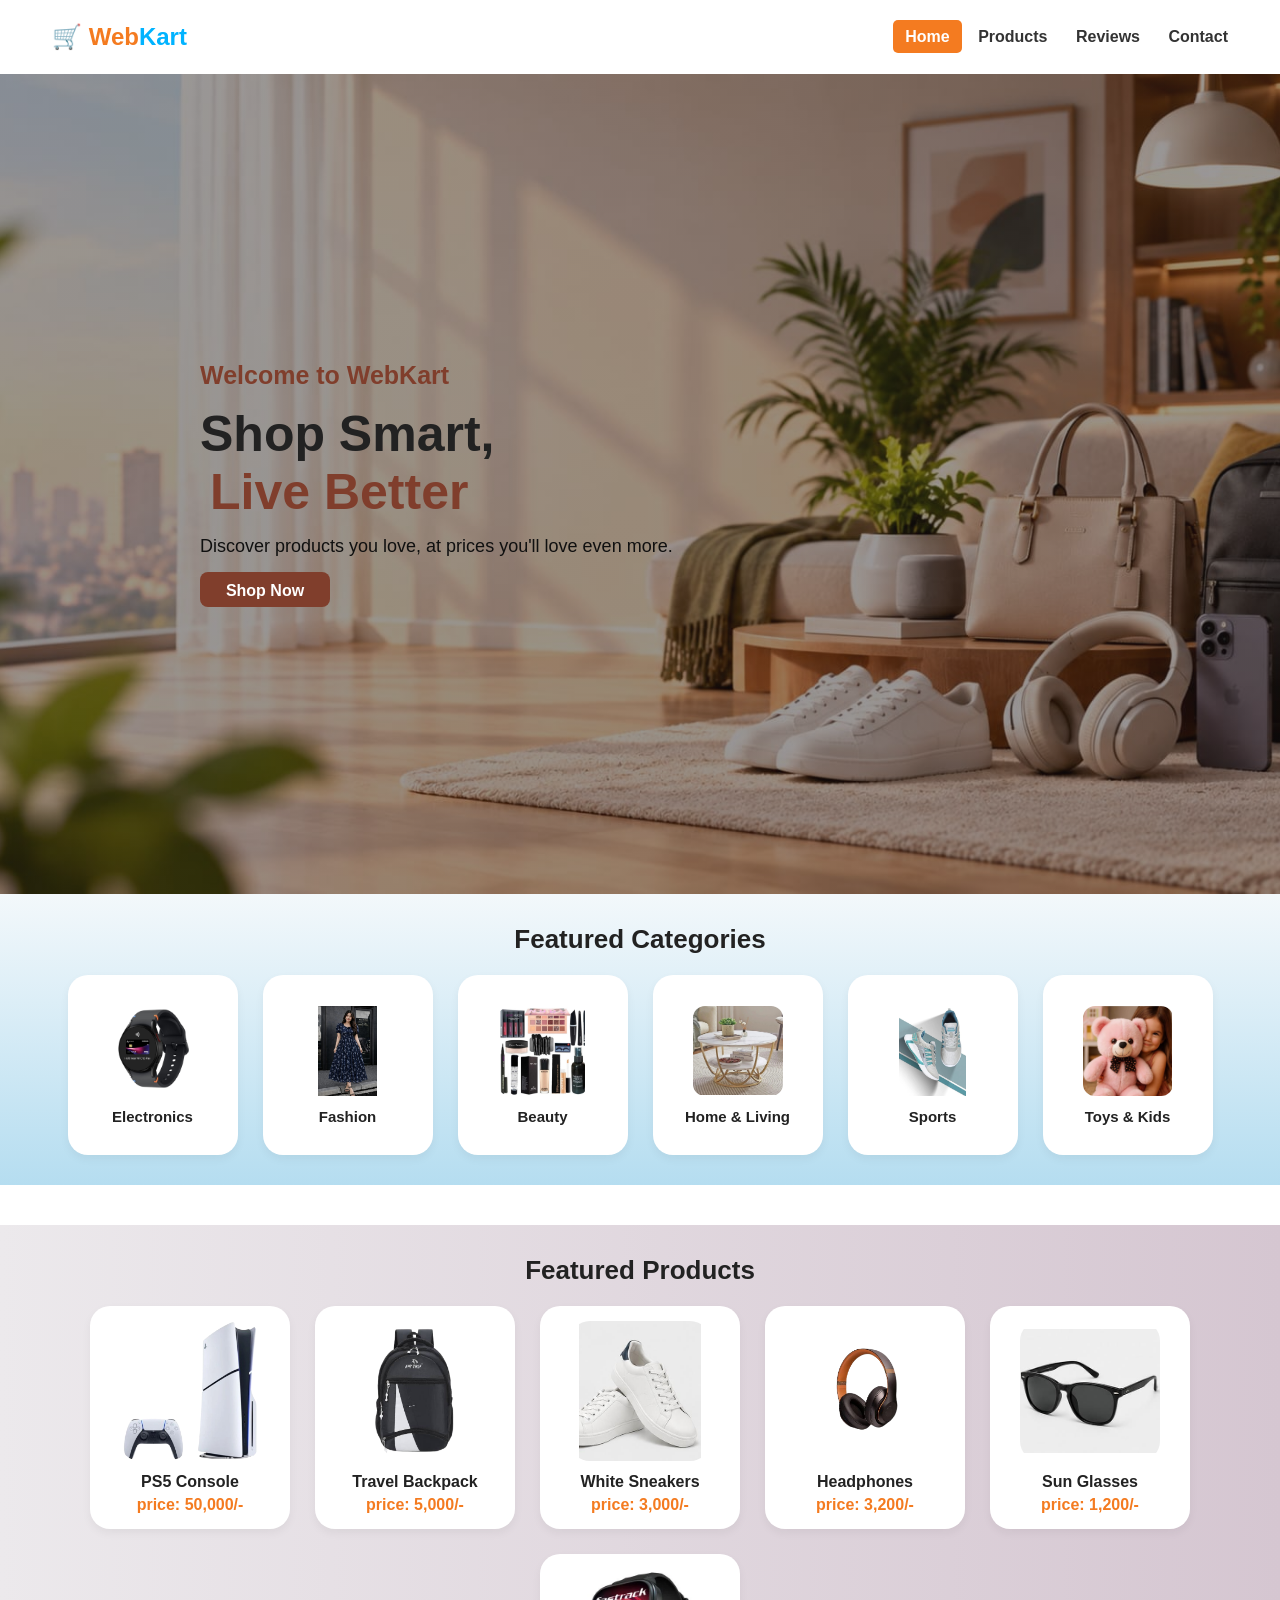
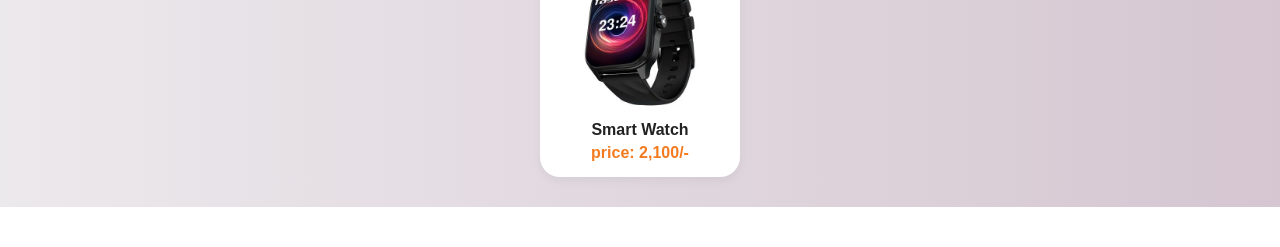
==== commit ad18f53c: "added nav tag" ====
--- a/index.html
+++ b/index.html
@@ -40,12 +40,6 @@
       color: #00b3ff;
     }
 
-    .navbar ul {
-      display: flex;
-      list-style: none;
-      gap: 20px;
-    }
-
     .navbar a {
       text-decoration: none;
       color: #333333;
@@ -292,12 +286,12 @@
   <!-- Simple Navigation Bar Linking to Related Pages -->
   <header class="navbar">
     <a href="index.html" class="logo">🛒 Web<span>Kart</span></a>
-    <ul>
-      <li><a href="index.html" class="active">Home</a></li>
-      <li><a href="products.html">Products</a></li>
-      <li><a href="review.html">Reviews</a></li>
-      <li><a href="contact.html">Contact</a></li>
-    </ul>
+      <nav>
+            <a href="index.html" class="active">Home</a>
+            <a href="products.html">Products</a>
+            <a href="review.html">Reviews</a>
+            <a href="contact.html" >Contact</a>
+        </nav>
   </header>
 
   <!-- Main Container -->
